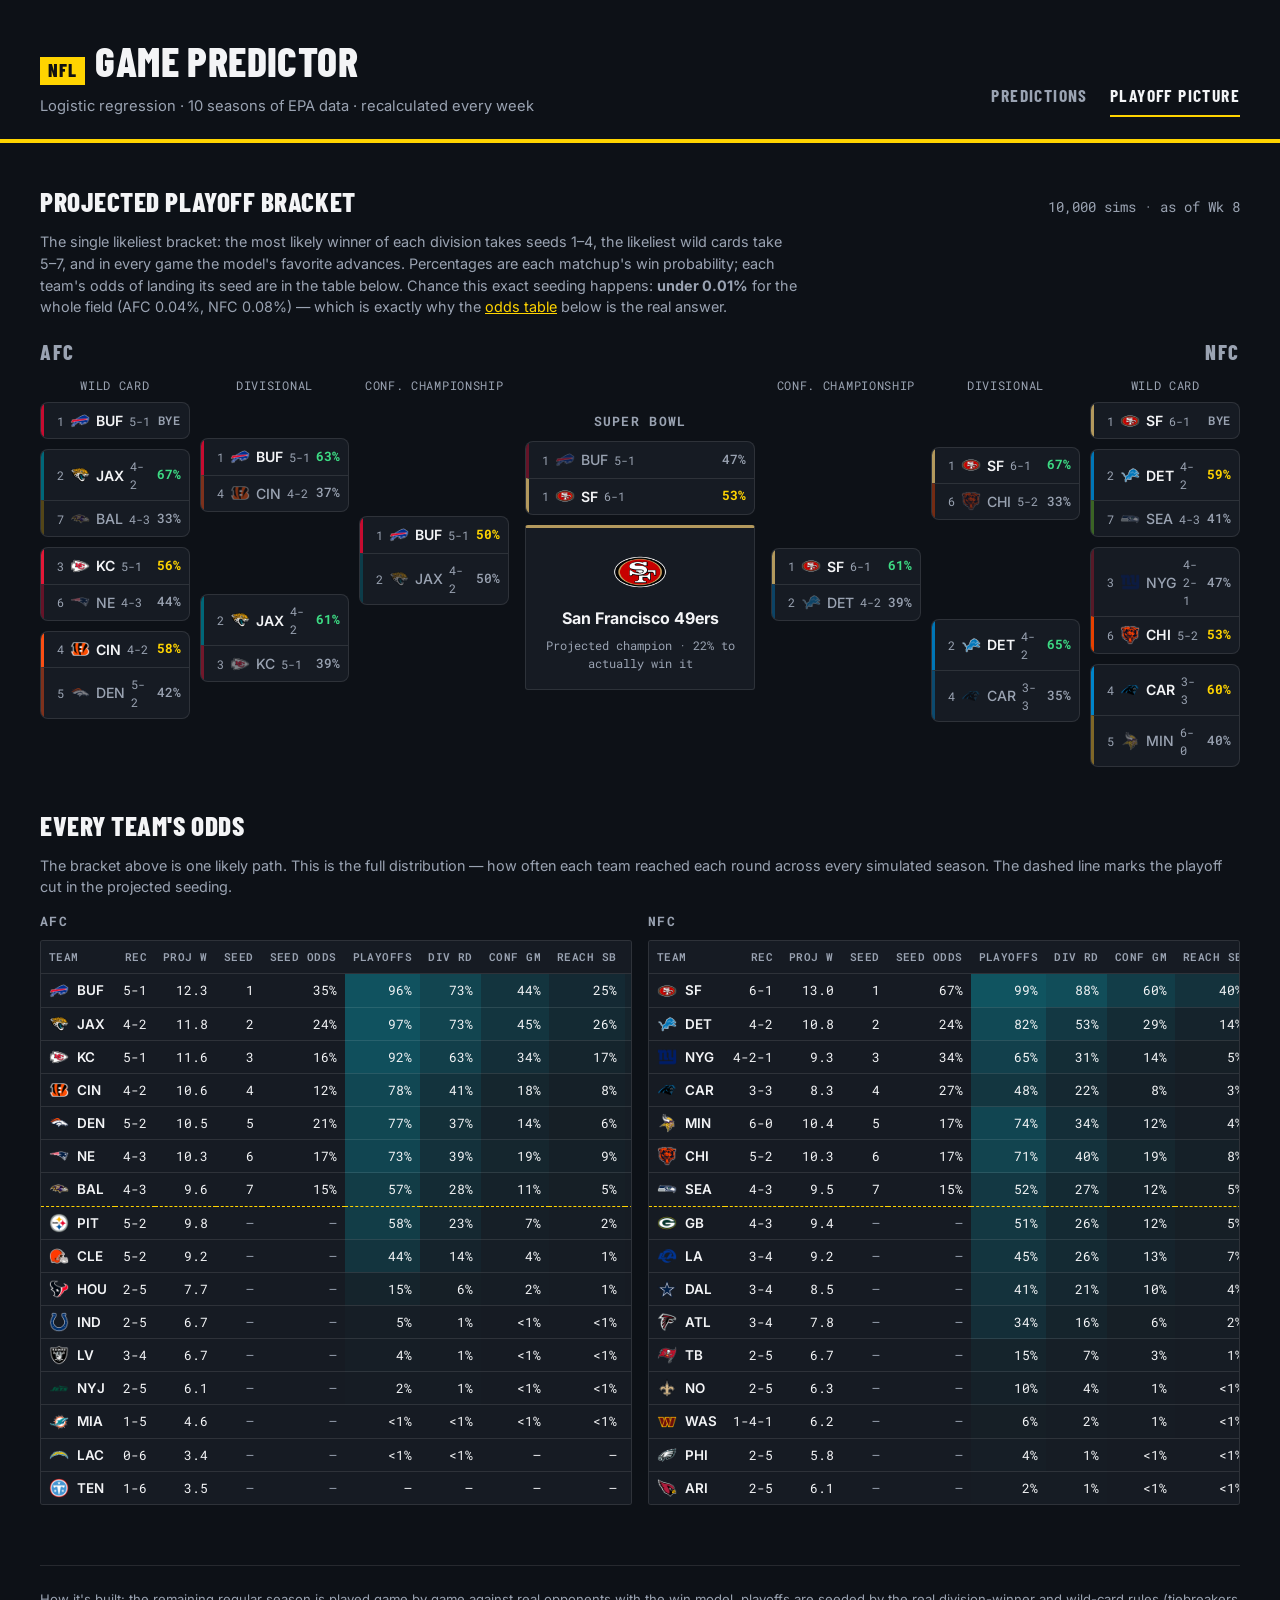
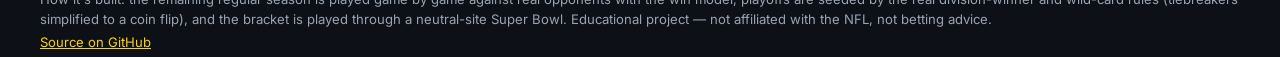
==== docs/bracket.html @ 6687719f "Add Road to Lombardi, playoff bracket, audit fixes, broadcast redesign - Season simulation (season_s" ====
<!DOCTYPE html>
<html lang="en">
<head>
<meta charset="UTF-8">
<meta name="viewport" content="width=device-width, initial-scale=1.0">
<title>Playoff Picture · NFL Game Predictor</title>
<meta name="description" content="The model's projected NFL playoff bracket — seeds, every simulated matchup through the Super Bowl, and each team's odds from 10,000 simulated seasons.">
<link rel="icon" type="image/svg+xml" href="favicon.svg">

<meta property="og:type" content="website">
<meta property="og:title" content="Playoff Picture · NFL Game Predictor">
<meta property="og:description" content="Projected NFL playoff bracket and every team's odds from 10,000 simulated seasons, updated weekly.">
<meta property="og:url" content="https://jonacardiel.github.io/nfl-game-predictor/bracket.html">
<meta name="twitter:card" content="summary">

<link rel="preconnect" href="https://fonts.googleapis.com">
<link rel="preconnect" href="https://fonts.gstatic.com" crossorigin>
<link href="https://fonts.googleapis.com/css2?family=Barlow+Condensed:wght@500;600;700;800&family=Inter:wght@400;600;700&family=Roboto+Mono:wght@400;600;700&display=swap" rel="stylesheet">
<!-- Bump ?v= on every CSS/JS change so browsers don't pair new HTML with a cached old file. -->
<link rel="stylesheet" href="style.css?v=2026-10-28.3">
</head>
<body>

<header class="site-header">
  <div class="wrap wrap-wide header-row">
    <div>
      <div class="brand">
        <span class="brand-mark">NFL</span>
        <h1>Game Predictor</h1>
      </div>
      <p class="tagline">Logistic regression &middot; 10 seasons of EPA data &middot; recalculated every week</p>
    </div>
    <nav class="site-nav" aria-label="Pages">
      <a href="./">Predictions</a>
      <a href="bracket.html" aria-current="page">Playoff Picture</a>
    </nav>
  </div>
</header>

<main class="wrap wrap-wide">

  <section id="bracket-section">
    <div class="section-heading">
      <h2>Projected Playoff Bracket</h2>
      <span id="bracket-meta" class="muted mono"></span>
    </div>
    <p id="bracket-intro" class="muted bracket-intro"></p>
    <div id="bracket" class="bracket"></div>
  </section>

  <section id="odds-section">
    <h2>Every Team's Odds</h2>
    <p class="muted">The bracket above is one likely path. This is the full distribution — how often each team reached each round across every simulated season. The dashed line marks the playoff cut in the projected seeding.</p>
    <div id="odds-grid" class="odds-grid"></div>
  </section>

  <footer class="site-footer">
    <p>How it's built: the remaining regular season is played game by game against real opponents with the win model, playoffs are seeded by the real division-winner and wild-card rules (tiebreakers simplified to a coin flip), and the bracket is played through a neutral-site Super Bowl. Educational project — not affiliated with the NFL, not betting advice.</p>
    <p><a href="https://github.com/jonacardiel/nfl-game-predictor" target="_blank" rel="noopener">Source on GitHub</a></p>
  </footer>

</main>

<script src="bracket.js?v=2026-10-28.3"></script>
</body>
</html>
---- docs/style.css ----
:root {
  --bg-primary: #0d1117;
  --bg-surface: #161b23;
  --bg-surface-hover: #1c222c;
  --border: rgba(255, 255, 255, 0.1);

  /* First-down-line yellow is the one brand accent; green/red only ever mean hit/miss. */
  --accent: #ffd400;
  --good: #3ddc84;
  --bad: #ff6b6b;
  --series-b: #7fb2ff;

  --text-primary: #f3f4f6;
  --text-secondary: #9aa3b2;

  --font-ui: "Inter", -apple-system, BlinkMacSystemFont, "Segoe UI", Roboto, Helvetica, Arial, sans-serif;
  --font-display: "Barlow Condensed", "Arial Narrow", "Roboto Condensed", Impact, sans-serif;
  --font-mono: "Roboto Mono", "SFMono-Regular", Consolas, "Liberation Mono", Menlo, monospace;

  --radius: 3px;
}

* { box-sizing: border-box; }

html { color-scheme: dark; }

body {
  margin: 0;
  background: var(--bg-primary);
  color: var(--text-primary);
  font-family: var(--font-ui);
  line-height: 1.5;
  -webkit-font-smoothing: antialiased;
}

.wrap { max-width: 900px; margin: 0 auto; padding: 0 20px; }
.muted { color: var(--text-secondary); font-size: 0.9rem; }
.mono { font-family: var(--font-mono); }

/* Header */
.site-header { padding: 40px 0 0; border-bottom: 4px solid var(--accent); }
.brand { display: flex; align-items: baseline; gap: 10px; }
.brand-mark {
  font-family: var(--font-display);
  font-size: 1.15rem;
  font-weight: 800;
  letter-spacing: 0.06em;
  color: #111;
  background: var(--accent);
  padding: 0 8px;
  line-height: 1.5;
}
.site-header h1 {
  margin: 0;
  font-family: var(--font-display);
  font-size: 2.6rem;
  font-weight: 800;
  line-height: 1;
  letter-spacing: 0.01em;
  text-transform: uppercase;
}
.site-header .tagline { margin: 10px 0 0; color: var(--text-secondary); font-size: 0.92rem; }

.header-row { display: flex; justify-content: space-between; align-items: flex-end; flex-wrap: wrap; gap: 16px 32px; padding-bottom: 22px; }
.site-nav { display: flex; gap: 22px; }
.site-nav a {
  font-family: var(--font-display);
  font-size: 1.1rem;
  font-weight: 700;
  letter-spacing: 0.08em;
  text-transform: uppercase;
  color: var(--text-secondary);
  text-decoration: none;
  padding: 6px 0;
  border-bottom: 2px solid transparent;
}
.site-nav a:hover { color: var(--text-primary); }
.site-nav a[aria-current="page"] { color: var(--text-primary); border-bottom-color: var(--accent); }
.site-nav a:focus-visible { outline: 2px solid var(--accent); outline-offset: 3px; }

.wrap-wide { max-width: 1240px; }

/* Shared SVG chart text */
.chart-axis { font-family: var(--font-mono); font-size: 11px; fill: var(--text-secondary); }

main { padding-bottom: 60px; }
section { margin-top: 44px; }
section h2 {
  font-family: var(--font-display);
  font-size: 1.7rem;
  line-height: 1.1;
  margin-bottom: 4px;
  letter-spacing: 0.02em;
  text-transform: uppercase;
  font-weight: 800;
}

.section-heading {
  display: flex;
  justify-content: space-between;
  align-items: baseline;
  flex-wrap: wrap;
  gap: 6px;
  margin: 24px 0 14px;
}
.section-heading h2 { margin: 0; }

/* Surface: the one shared card style, used flat everywhere */
.console,
.stat-card,
.chart-container,
.how-card {
  background: var(--bg-surface);
  border: 1px solid var(--border);
  border-radius: var(--radius);
}

/* Console (season/week control bar) */
.console { padding: 16px 18px; }
.console-row {
  display: flex;
  align-items: flex-end;
  gap: 14px;
  flex-wrap: wrap;
}
.field { display: flex; flex-direction: column; gap: 6px; }
.field label {
  font-family: var(--font-mono);
  font-size: 0.75rem;
  letter-spacing: 0.08em;
  text-transform: uppercase;
  color: var(--text-secondary);
}
.field select {
  background: var(--bg-primary);
  border: 1px solid var(--border);
  color: var(--text-primary);
  font-family: var(--font-mono);
  font-size: 0.88rem;
  padding: 8px 32px 8px 12px;
  border-radius: var(--radius);
  min-width: 140px;
  appearance: none;
  cursor: pointer;
  background-image: linear-gradient(45deg, transparent 50%, var(--text-secondary) 50%), linear-gradient(135deg, var(--text-secondary) 50%, transparent 50%);
  background-position: calc(100% - 16px) center, calc(100% - 11px) center;
  background-size: 5px 5px, 5px 5px;
  background-repeat: no-repeat;
}
.field select:focus { border-color: var(--accent); }
.field select:focus-visible { outline: 2px solid var(--accent); outline-offset: 2px; }

.btn-run {
  font-family: var(--font-display);
  font-weight: 800;
  font-size: 1.05rem;
  letter-spacing: 0.08em;
  text-transform: uppercase;
  color: #111;
  background: var(--accent);
  border: none;
  border-radius: var(--radius);
  padding: 8px 20px;
  cursor: pointer;
}
.btn-run:hover { background: #ffe033; }
.btn-run:active { background: #e6bf00; transform: scale(0.97); }
.btn-run:focus-visible { outline: 2px solid var(--accent); outline-offset: 2px; }
.btn-run:disabled { opacity: 0.5; cursor: default; }

.console-status { margin-top: 10px; font-family: var(--font-mono); font-size: 0.78rem; min-height: 1em; color: var(--bad); }

/* Loading state — a plain indeterminate progress bar, not a decorative animation */
.loading-screen {
  display: flex;
  flex-direction: column;
  align-items: center;
  justify-content: center;
  gap: 14px;
  padding: 48px 20px;
}
.loading-screen[hidden] { display: none; }
.progress-track {
  width: 200px;
  height: 3px;
  border-radius: 2px;
  background: var(--border);
  overflow: hidden;
  position: relative;
}
.progress-track::after {
  content: "";
  position: absolute;
  top: 0;
  left: -40%;
  width: 40%;
  height: 100%;
  background: var(--accent);
  animation: indeterminate 1.1s ease-in-out infinite;
}
@keyframes indeterminate {
  0% { left: -40%; }
  100% { left: 100%; }
}
.loading-text {
  font-family: var(--font-mono);
  font-size: 0.76rem;
  letter-spacing: 0.08em;
  color: var(--text-secondary);
}

/* Game cards: a TV score bug. Team-color slabs on the left, win probability on the right,
   a data strip along the bottom. Collapsed cards use a darkened tint of each team's color so
   sixteen of them don't shout; expanding a card brings the slabs up to full color. */
.games-list {
  display: grid;
  grid-template-columns: repeat(2, minmax(0, 1fr));
  gap: 14px;
}
.games-list.is-refreshing { opacity: 0.45; pointer-events: none; transition: opacity 0.1s ease; }

.game-card {
  background: var(--bg-surface);
  clip-path: polygon(0 0, 100% 0, 100% 100%, 14px 100%, 0 calc(100% - 14px));
}
.game-card.is-expanded { grid-column: 1 / -1; }

.card-top { display: grid; grid-template-columns: minmax(0, 1fr) auto; align-items: stretch; }
.matchup-teams { min-width: 0; }

.team-row {
  --fill: color-mix(in srgb, var(--team) 38%, #0d1117);
  display: flex;
  align-items: center;
  gap: 10px;
  height: 46px;
  padding: 0 14px;
  background: var(--fill);
  border-left: 6px solid var(--team);
  color: #fff;
  transition: background 0.15s ease;
}
.game-card.is-expanded .team-row { background: var(--team); color: var(--on-team); }
.team-logo { width: 30px; height: 30px; object-fit: contain; flex-shrink: 0; filter: drop-shadow(0 1px 1px rgba(0, 0, 0, 0.4)); }
.team-abbr { font-family: var(--font-display); font-weight: 700; font-size: 1.7rem; line-height: 1; letter-spacing: 0.02em; }
.team-score { margin-left: auto; font-family: var(--font-display); font-weight: 800; font-size: 1.9rem; line-height: 1; }
/* A finished game's loser steps back with a flatter fill, not opacity (keeps text contrast). */
.team-row.is-loser { --fill: color-mix(in srgb, var(--team) 14%, #0d1117); color: var(--text-secondary); }
.game-card.is-expanded .team-row.is-loser { background: color-mix(in srgb, var(--team) 40%, #0d1117); color: #fff; }
.team-row.is-loser .team-score { font-weight: 600; }
.team-row.is-loser .team-logo { opacity: 0.6; }

.headline-stats {
  display: flex;
  flex-direction: column;
  align-items: flex-end;
  justify-content: center;
  gap: 6px;
  min-width: 150px;
  padding: 0 16px;
  background: var(--bg-primary);
}
.win-prob {
  font-family: var(--font-display);
  font-weight: 800;
  font-size: 2.6rem;
  line-height: 0.9;
  white-space: nowrap;
  color: var(--text-primary);
}
.win-prob small { font-size: 0.5em; }
.win-prob.value-lime { color: var(--accent); }
.win-prob.value-muted { color: var(--text-secondary); }
.win-prob-label {
  font-size: 0.68rem;
  font-weight: 600;
  letter-spacing: 0.12em;
  text-transform: uppercase;
  color: var(--text-secondary);
}

.card-strip {
  display: flex;
  align-items: center;
  flex-wrap: wrap;
  gap: 4px 14px;
  padding: 8px 14px 8px 24px;
  background: #11151c;
  border-top: 1px solid #222a35;
  font-size: 0.8rem;
  font-weight: 600;
  color: #c5ccd6;
}
.kickoff-tag { margin-right: auto; font-size: 0.8rem; font-weight: 600; letter-spacing: 0.04em; text-transform: uppercase; color: #c5ccd6; white-space: nowrap; }
.kickoff-tag.is-final { color: var(--text-primary); }
.ats-line { white-space: nowrap; }
.ats-line b { margin-right: 3px; font-family: var(--font-display); font-size: 1.15rem; font-weight: 700; letter-spacing: 0.03em; color: var(--accent); }
.ats-line.value-muted, .ats-line.value-muted b { color: var(--text-secondary); }
.ats-edge { color: var(--text-secondary); white-space: nowrap; }

.badge-inline {
  margin-left: 6px;
  padding: 0 6px;
  font-family: var(--font-display);
  font-size: 0.85rem;
  font-weight: 800;
  letter-spacing: 0.08em;
  color: #111;
}
.badge-inline.correct { background: var(--good); }
.badge-inline.incorrect { background: var(--bad); }
.badge-inline.push { background: var(--text-secondary); }

/* Progressive disclosure */
.expand-toggle {
  display: flex;
  align-items: center;
  gap: 6px;
  width: 100%;
  margin: 0;
  padding: 9px 24px;
  border: none;
  border-top: 1px solid #222a35;
  background: #11151c;
  cursor: pointer;
  font-size: 0.72rem;
  font-weight: 600;
  letter-spacing: 0.1em;
  text-transform: uppercase;
  color: var(--text-secondary);
  user-select: none;
}
.expand-toggle:hover { color: var(--text-primary); }
.expand-toggle:active { color: var(--accent); }
.expand-toggle:focus-visible { outline: 2px solid var(--accent); outline-offset: 2px; }
.expand-toggle .chevron { transition: transform 0.12s ease; font-size: 0.68rem; }
.game-card.is-expanded .expand-toggle .chevron { transform: rotate(90deg); }

.card-detail {
  display: none;
  padding: 16px 24px 18px;
  border-top: 1px solid #222a35;
}
.game-card.is-expanded .card-detail { display: block; }

.detail-grid {
  display: grid;
  grid-template-columns: repeat(auto-fit, minmax(120px, 1fr));
  gap: 10px 16px;
  margin-bottom: 14px;
}
.detail-item .detail-label {
  font-family: var(--font-mono);
  font-size: 0.75rem;
  text-transform: uppercase;
  letter-spacing: 0.04em;
  color: var(--text-secondary);
  display: block;
}
.detail-item .detail-value {
  font-family: var(--font-mono);
  font-size: 0.9rem;
  font-weight: 600;
}

.sparkline-block { margin-top: 6px; }
.sparkline-block .detail-label {
  font-family: var(--font-mono);
  font-size: 0.75rem;
  text-transform: uppercase;
  letter-spacing: 0.04em;
  color: var(--text-secondary);
  display: block;
  margin-bottom: 6px;
}
.sparkline-block svg { width: 100%; height: 48px; display: block; }
.sparkline-empty { font-size: 0.78rem; color: var(--text-secondary); font-style: italic; }

/* Road to Lombardi */
.lombardi-chart { padding: 12px 14px 10px; }
.lombardi-plot svg { display: block; width: 100%; height: auto; overflow: visible; }
.lombardi-team { transition: opacity 0.15s ease; }
.lombardi-plot.has-focus .lombardi-team:not(.is-focused) { opacity: 0.15; }
.lombardi-value { font-family: var(--font-display); font-size: 16px; letter-spacing: 0.02em; font-weight: 700; fill: var(--text-primary); }

.lombardi-controls {
  display: flex;
  align-items: center;
  gap: 12px;
  margin-top: 8px;
  padding-top: 10px;
  border-top: 1px solid var(--border);
}
.btn-ghost {
  font-family: var(--font-display);
  font-size: 1rem;
  font-weight: 700;
  letter-spacing: 0.08em;
  text-transform: uppercase;
  color: var(--text-primary);
  background: transparent;
  border: 1px solid rgba(255, 255, 255, 0.25);
  border-radius: var(--radius);
  padding: 5px 0;
  min-width: 84px;
  cursor: pointer;
}
.btn-ghost:hover { border-color: var(--accent); }
.btn-ghost:active { transform: scale(0.97); }
.btn-ghost:focus-visible { outline: 2px solid var(--accent); outline-offset: 2px; }
.btn-ghost:disabled { opacity: 0.4; cursor: default; }
/* Taller element = bigger touch target; the visible track stays thin. */
#lombardi-scrub { flex: 1; min-width: 0; height: 32px; margin: 0; accent-color: var(--accent); cursor: pointer; }
.lombardi-week { font-family: var(--font-mono); font-size: 0.8rem; color: var(--text-secondary); min-width: 44px; text-align: right; }

.lombardi-legend { display: grid; grid-template-columns: repeat(3, 1fr); gap: 8px; margin-top: 10px; }
.lombardi-row {
  display: flex;
  align-items: flex-start;
  gap: 10px;
  padding: 10px 12px;
  font: inherit;
  color: inherit;
  text-align: left;
  background: var(--bg-surface);
  border: 1px solid var(--border);
  border-left: 3px solid var(--team, var(--border));
  border-radius: var(--radius);
  cursor: pointer;
}
.lombardi-row:hover, .lombardi-row.is-focused { background: var(--bg-surface-hover); }
.lombardi-row[aria-pressed="true"] { border-color: var(--team); }
.lombardi-row:focus-visible { outline: 2px solid var(--accent); outline-offset: 2px; }
.row-logo { width: 28px; height: 28px; object-fit: contain; flex-shrink: 0; margin-top: 2px; }
.row-main { display: block; flex: 1; min-width: 0; }
.row-top { display: flex; align-items: baseline; gap: 8px; }
.row-abbr { font-family: var(--font-display); font-weight: 700; font-size: 1.35rem; letter-spacing: 0.03em; }
.row-record { font-family: var(--font-mono); font-size: 0.78rem; color: var(--text-secondary); }
.row-odds { margin-left: auto; font-family: var(--font-display); font-size: 1.6rem; line-height: 1; font-weight: 700; }
.row-sub { display: block; margin-top: 2px; font-family: var(--font-mono); font-size: 0.75rem; color: var(--text-secondary); }
.row-delta { font-weight: 700; }
.row-delta.is-up { color: var(--good); }
.row-delta.is-down { color: var(--bad); }
.lombardi-note { margin-top: 12px; font-size: 0.82rem; }
.lombardi-note a, .bracket-intro a { color: var(--accent); }

@media (max-width: 860px) {
  .lombardi-legend { grid-template-columns: repeat(2, 1fr); }
}

/* Playoff bracket page */
.bracket-intro { margin-top: 6px; max-width: 760px; }
.bracket {
  display: grid;
  grid-template-columns: minmax(0, 1fr) minmax(190px, 230px) minmax(0, 1fr);
  gap: 16px;
  margin-top: 18px;
}
.conf-block h3 {
  margin: 0 0 10px;
  font-family: var(--font-display);
  font-size: 1.3rem;
  font-weight: 800;
  letter-spacing: 0.08em;
  color: var(--text-secondary);
}
.conf-block.is-nfc h3 { text-align: right; }
.conf-bracket { display: grid; grid-template-columns: repeat(3, minmax(0, 1fr)); gap: 10px; }
.conf-block.is-nfc .bk-round:nth-child(1) { grid-column: 3; grid-row: 1; }
.conf-block.is-nfc .bk-round:nth-child(2) { grid-column: 2; grid-row: 1; }
.conf-block.is-nfc .bk-round:nth-child(3) { grid-column: 1; grid-row: 1; }
.bk-round { display: flex; flex-direction: column; gap: 8px; }
.bk-round-title {
  font-family: var(--font-mono);
  font-size: 0.72rem;
  letter-spacing: 0.06em;
  text-transform: uppercase;
  color: var(--text-secondary);
  text-align: center;
}
.bk-round-games { flex: 1; display: flex; flex-direction: column; justify-content: space-around; gap: 10px; }

.bk-game {
  background: var(--bg-surface);
  border: 1px solid var(--border);
  border-radius: 8px;
  overflow: hidden;
}
.bk-team {
  display: flex;
  align-items: center;
  gap: 6px;
  padding: 7px 8px;
  border-left: 3px solid var(--team, transparent);
}
.bk-team + .bk-team { border-top: 1px solid var(--border); }
/* Color, not opacity, so the underdog's name/record/odds stay above 4.5:1. */
.bk-team.is-out .bk-abbr,
.bk-team.is-out .bk-prob { color: var(--text-secondary); font-weight: 500; }
.bk-team.is-out .bk-logo { opacity: 0.45; }
.bk-team.is-out { border-left-color: color-mix(in srgb, var(--team) 45%, transparent); }
.bk-seed { width: 12px; font-family: var(--font-mono); font-size: 0.75rem; color: var(--text-secondary); text-align: right; flex-shrink: 0; }
.bk-logo { width: 20px; height: 20px; object-fit: contain; flex-shrink: 0; }
.bk-abbr { font-weight: 600; font-size: 0.88rem; }
.bk-rec { font-family: var(--font-mono); font-size: 0.75rem; color: var(--text-secondary); }
.bk-prob { margin-left: auto; font-family: var(--font-mono); font-size: 0.82rem; font-weight: 700; }
.bk-prob.value-lime { color: var(--good); }
.bk-prob.value-cyan { color: var(--accent); }
.bk-prob.is-bye { font-size: 0.72rem; letter-spacing: 0.06em; color: var(--text-secondary); font-weight: 600; }

.sb-block { display: flex; flex-direction: column; justify-content: center; gap: 10px; }
.sb-block h3 {
  margin: 0;
  font-family: var(--font-mono);
  font-size: 0.8rem;
  letter-spacing: 0.1em;
  color: var(--text-secondary);
  text-align: center;
}
.sb-champ {
  display: flex;
  flex-direction: column;
  align-items: center;
  gap: 6px;
  padding: 16px 12px;
  background: var(--bg-surface);
  border: 1px solid var(--border);
  border-top: 3px solid var(--team, var(--accent));
  border-radius: var(--radius);
  text-align: center;
}
.sb-champ img { width: 56px; height: 56px; object-fit: contain; }
.sb-champ-name { font-weight: 700; }
.sb-champ-odds { font-family: var(--font-mono); font-size: 0.78rem; color: var(--text-secondary); }

.odds-grid { display: grid; grid-template-columns: repeat(2, minmax(0, 1fr)); gap: 16px; margin-top: 14px; }
.odds-grid h3 { margin: 0 0 8px; font-family: var(--font-mono); font-size: 0.8rem; letter-spacing: 0.1em; color: var(--text-secondary); }
.table-scroll { overflow-x: auto; background: var(--bg-surface); border: 1px solid var(--border); border-radius: var(--radius); }
.odds-table { width: 100%; border-collapse: collapse; font-size: 0.84rem; }
.odds-table th {
  padding: 8px 8px;
  font-family: var(--font-mono);
  font-size: 0.7rem;
  font-weight: 600;
  letter-spacing: 0.04em;
  text-transform: uppercase;
  color: var(--text-secondary);
  text-align: right;
  white-space: nowrap;
  border-bottom: 1px solid var(--border);
}
.odds-table td {
  padding: 6px 8px;
  font-family: var(--font-mono);
  text-align: right;
  white-space: nowrap;
  border-bottom: 1px solid var(--border);
}
.odds-table tbody tr:last-child td { border-bottom: none; }
.odds-table th.team-col, .odds-table td.team-col { text-align: left; }
.odds-table .team-cell { display: flex; align-items: center; gap: 8px; font-family: var(--font-ui); font-weight: 600; }
.odds-table .team-cell img { width: 20px; height: 20px; object-fit: contain; }
.odds-table tr.is-cutline td { border-bottom: 1px dashed var(--accent); }
.odds-table .muted-cell { color: var(--text-secondary); }

@media (max-width: 1000px) {
  .bracket { grid-template-columns: minmax(0, 1fr); }
  .conf-bracket { grid-template-columns: minmax(0, 1fr); }
  .conf-block.is-nfc h3 { text-align: left; }
  .conf-block.is-nfc .bk-round:nth-child(n) { grid-column: auto; grid-row: auto; }
  .bk-round-games { display: grid; grid-template-columns: repeat(2, minmax(0, 1fr)); }
  .bk-round-title { text-align: left; }
  .odds-grid { grid-template-columns: minmax(0, 1fr); }
}

/* Scorecard */
.scorecard-cards {
  display: grid;
  grid-template-columns: repeat(auto-fit, minmax(150px, 1fr));
  gap: 8px;
}
.stat-card { padding: 14px 16px; }
.stat-card .stat-value { font-family: var(--font-display); font-size: 2.2rem; line-height: 1.1; font-weight: 700; color: var(--text-primary); }
.stat-card .stat-label { color: var(--text-secondary); font-size: 0.78rem; margin-top: 3px; }

.small-sample-note { margin-top: 10px; font-style: italic; }

/* Chart */
.chart-container { padding: 16px; }
.chart-container svg { width: 100%; height: auto; display: block; }
.legend {
  display: flex;
  flex-wrap: wrap;
  gap: 14px;
  margin-top: 10px;
  font-size: 0.82rem;
  color: var(--text-secondary);
  align-items: center;
}
.legend .swatch { display: inline-block; width: 10px; height: 10px; border-radius: 2px; margin-right: 5px; }
.legend .swatch.win { background: var(--accent); }
.legend .swatch.ats { background: var(--series-b); }

/* How it works */
.how-grid { display: grid; grid-template-columns: 1fr 1fr; gap: 12px; }
.how-card { padding: 18px 20px; }
.how-card h3 { margin-top: 0; font-size: 0.98rem; }
.how-card ul { margin: 0 0 10px; padding-left: 20px; }
.how-card li { margin-bottom: 4px; }

@media (max-width: 640px) {
  .how-grid { grid-template-columns: 1fr; }
  .games-list { grid-template-columns: 1fr; }
  .lombardi-legend { grid-template-columns: 1fr; }
  .bk-round-games { grid-template-columns: 1fr; }
}

@media (prefers-reduced-motion: reduce) {
  *, *::before, *::after {
    transition: none !important;
    animation-duration: 0.01ms !important;
    animation-iteration-count: 1 !important;
  }
}

/* Callout */
.callout {
  background: var(--bg-surface);
  border: 1px solid var(--border);
  border-left: 3px solid var(--accent);
  border-radius: var(--radius);
  padding: 18px 20px;
}
.callout p { margin: 0 0 10px; }
.callout p:last-child { margin-bottom: 0; }
.callout code {
  background: rgba(255, 255, 255, 0.08);
  padding: 1px 5px;
  border-radius: 4px;
  font-family: var(--font-mono);
  font-size: 0.88em;
  color: var(--good);
}

/* Footer */
.site-footer {
  margin-top: 60px;
  padding-top: 20px;
  border-top: 1px solid var(--border);
  color: var(--text-secondary);
  font-size: 0.82rem;
}
.site-footer a { color: var(--accent); }
.site-footer p { margin: 4px 0; }
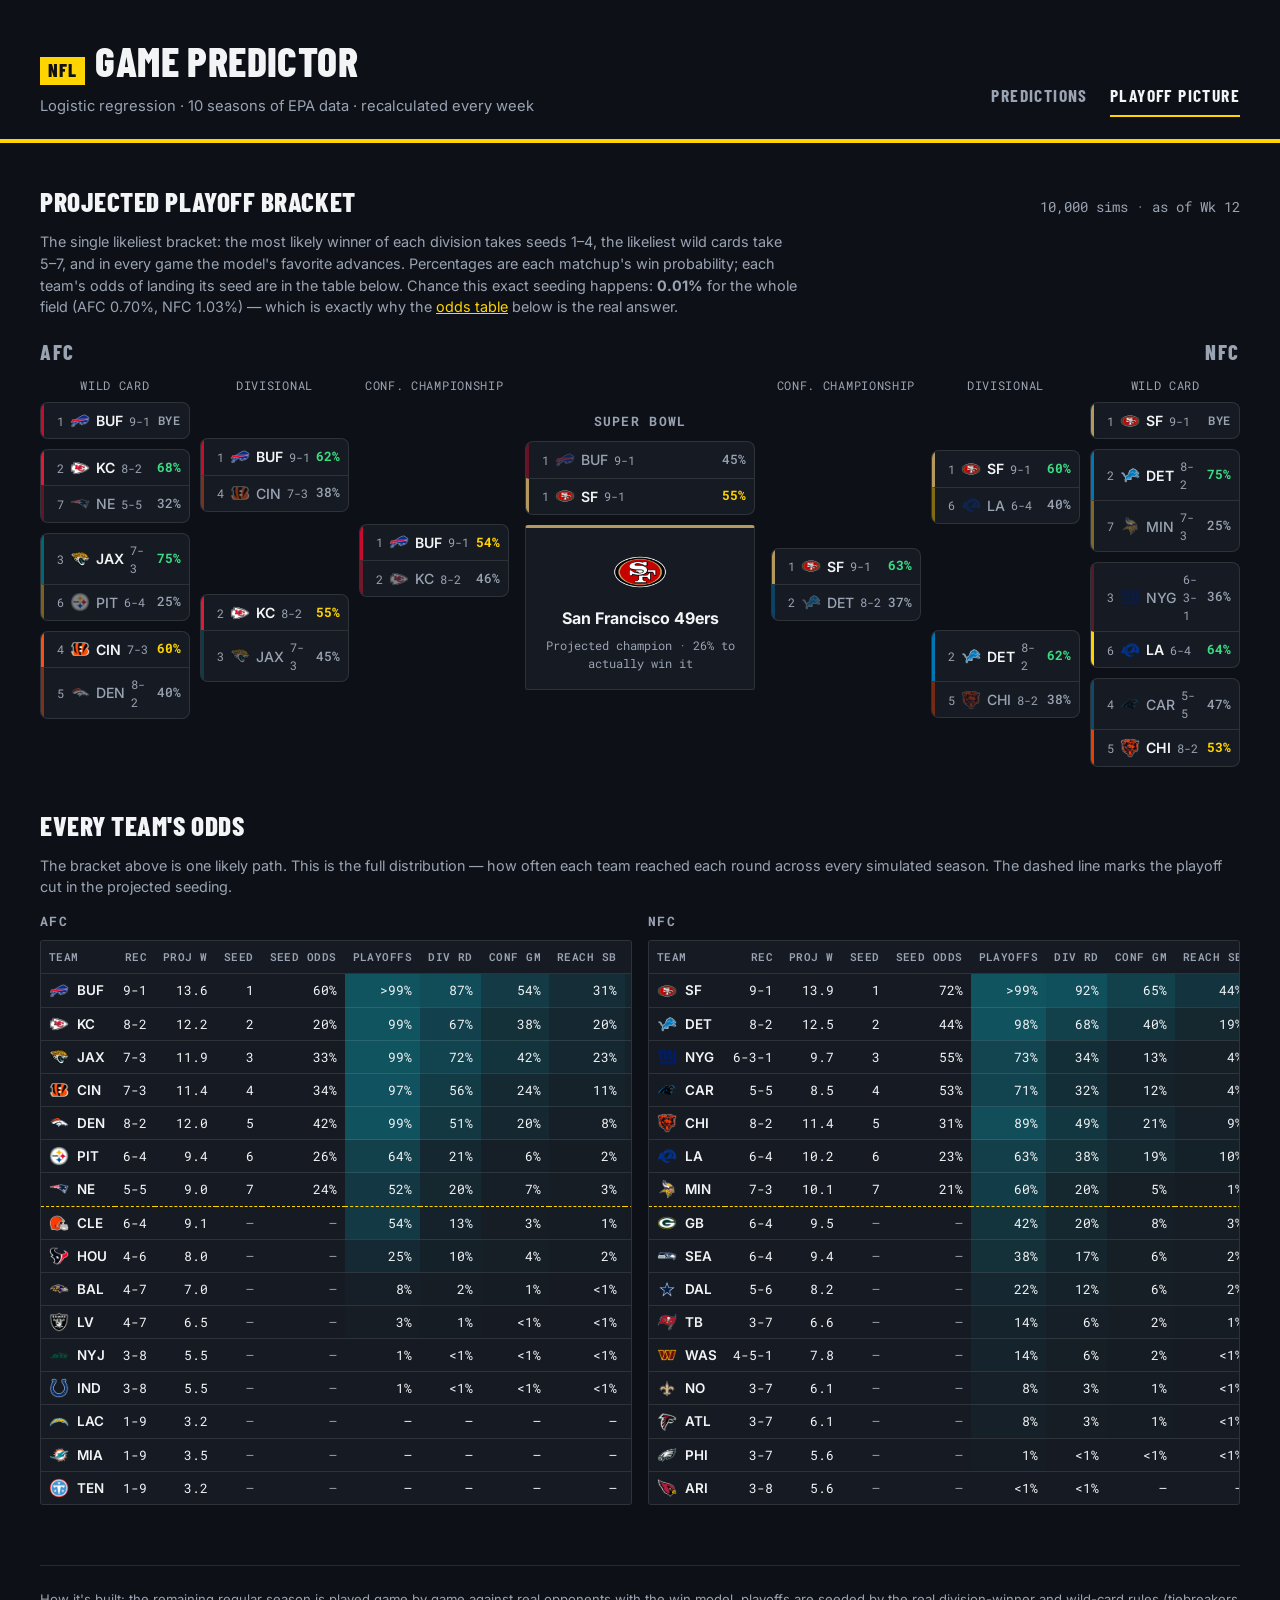
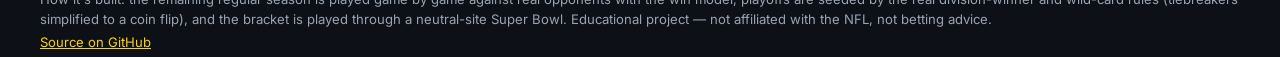
==== commit 593a19ab: "Fix audit findings: honest ATS backtest, pre-game history, faster export - Backtest ATS now grades t" ====
--- a/docs/bracket.html
+++ b/docs/bracket.html
@@ -17,7 +17,7 @@
 <link rel="preconnect" href="https://fonts.gstatic.com" crossorigin>
 <link href="https://fonts.googleapis.com/css2?family=Barlow+Condensed:wght@500;600;700;800&family=Inter:wght@400;600;700&family=Roboto+Mono:wght@400;600;700&display=swap" rel="stylesheet">
 <!-- Bump ?v= on every CSS/JS change so browsers don't pair new HTML with a cached old file. -->
-<link rel="stylesheet" href="style.css?v=2026-10-28.3">
+<link rel="stylesheet" href="style.css?v=2026-11-23.1">
 </head>
 <body>
 
@@ -61,6 +61,6 @@
 
 </main>
 
-<script src="bracket.js?v=2026-10-28.3"></script>
+<script src="bracket.js?v=2026-11-23.1"></script>
 </body>
 </html>
